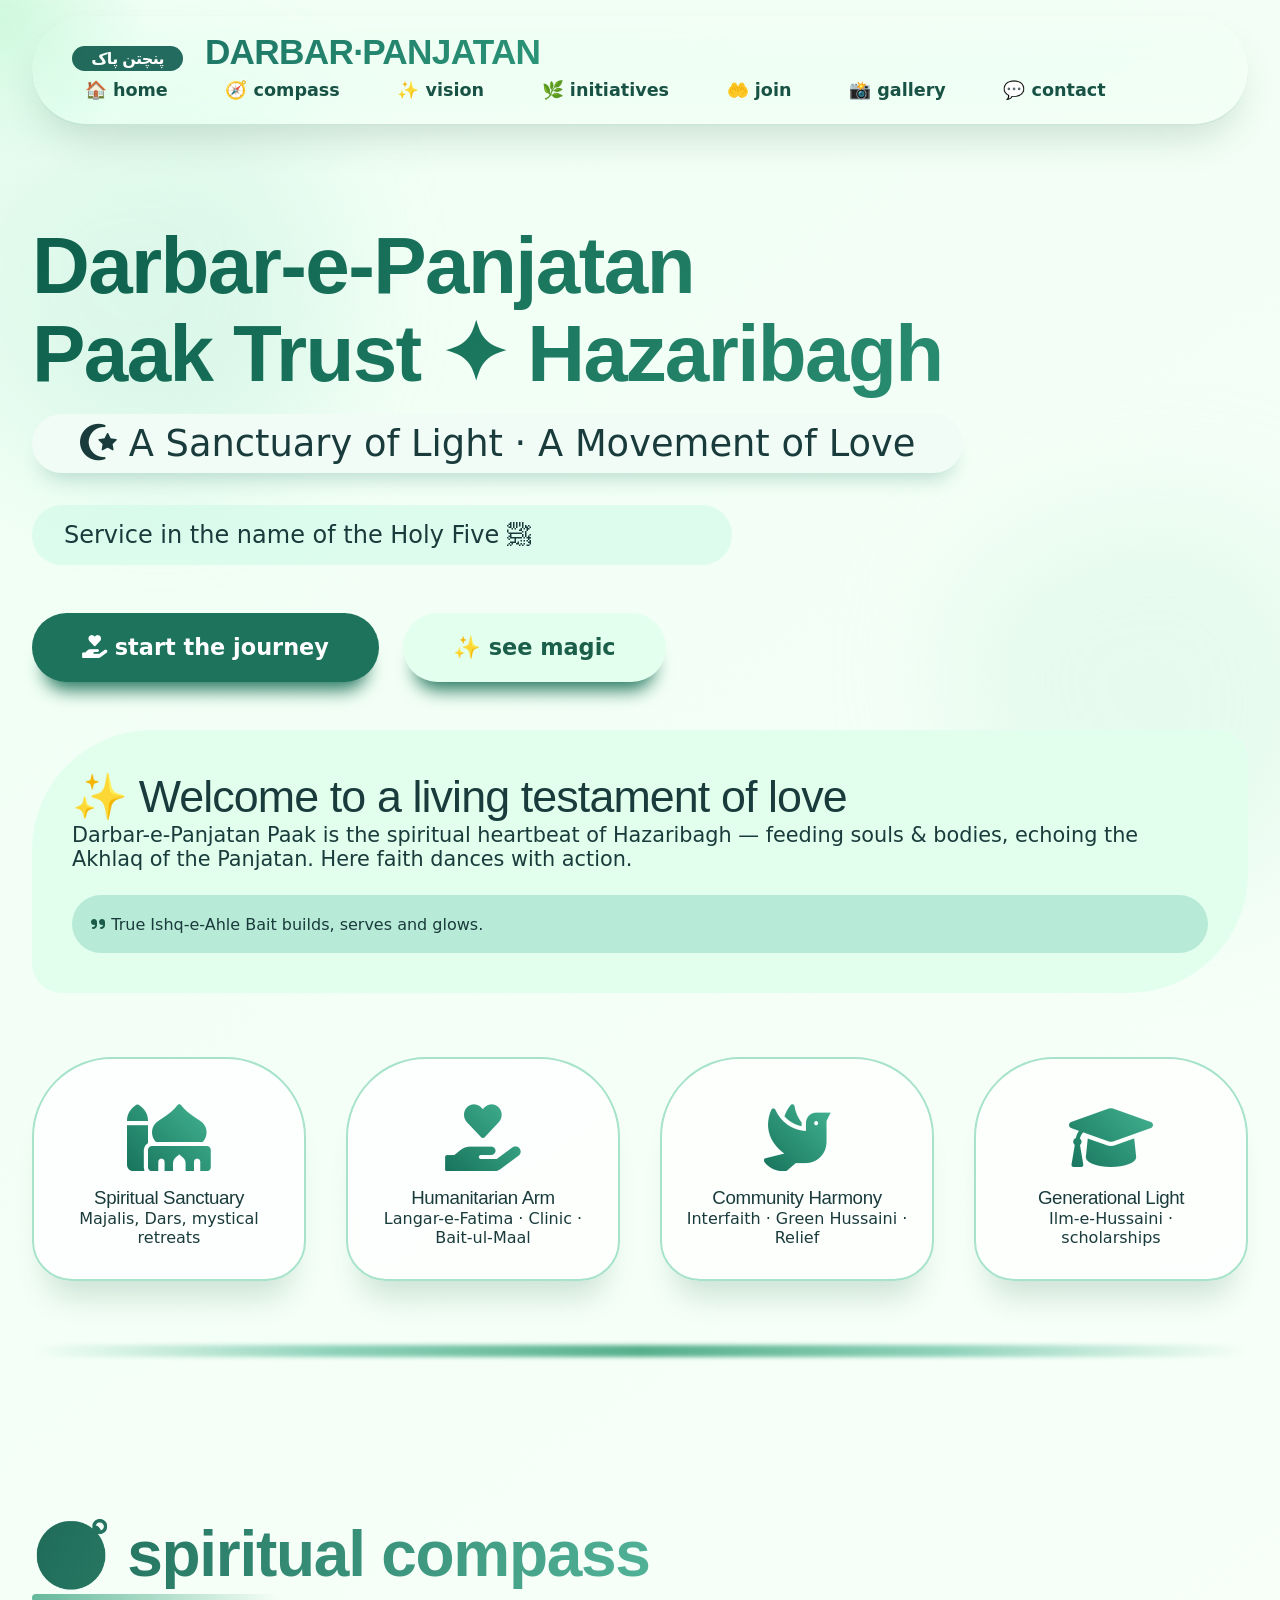
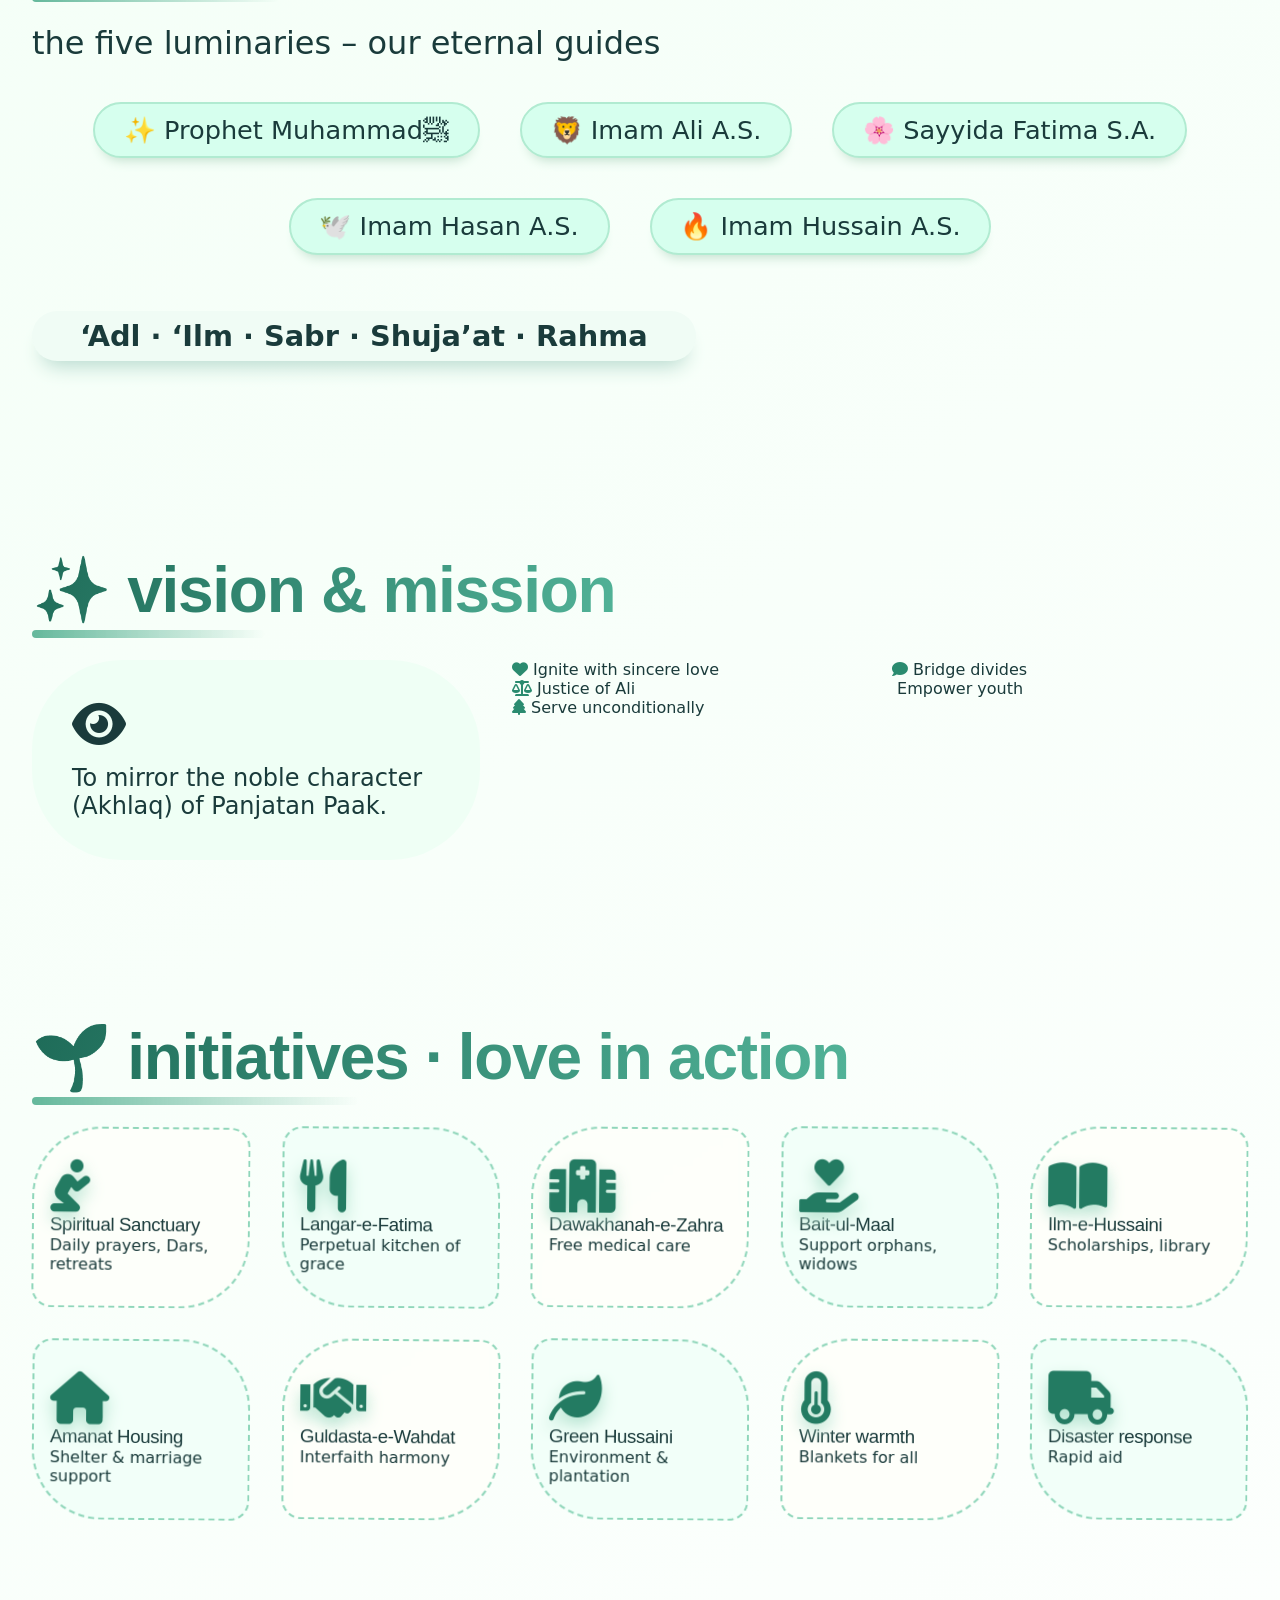
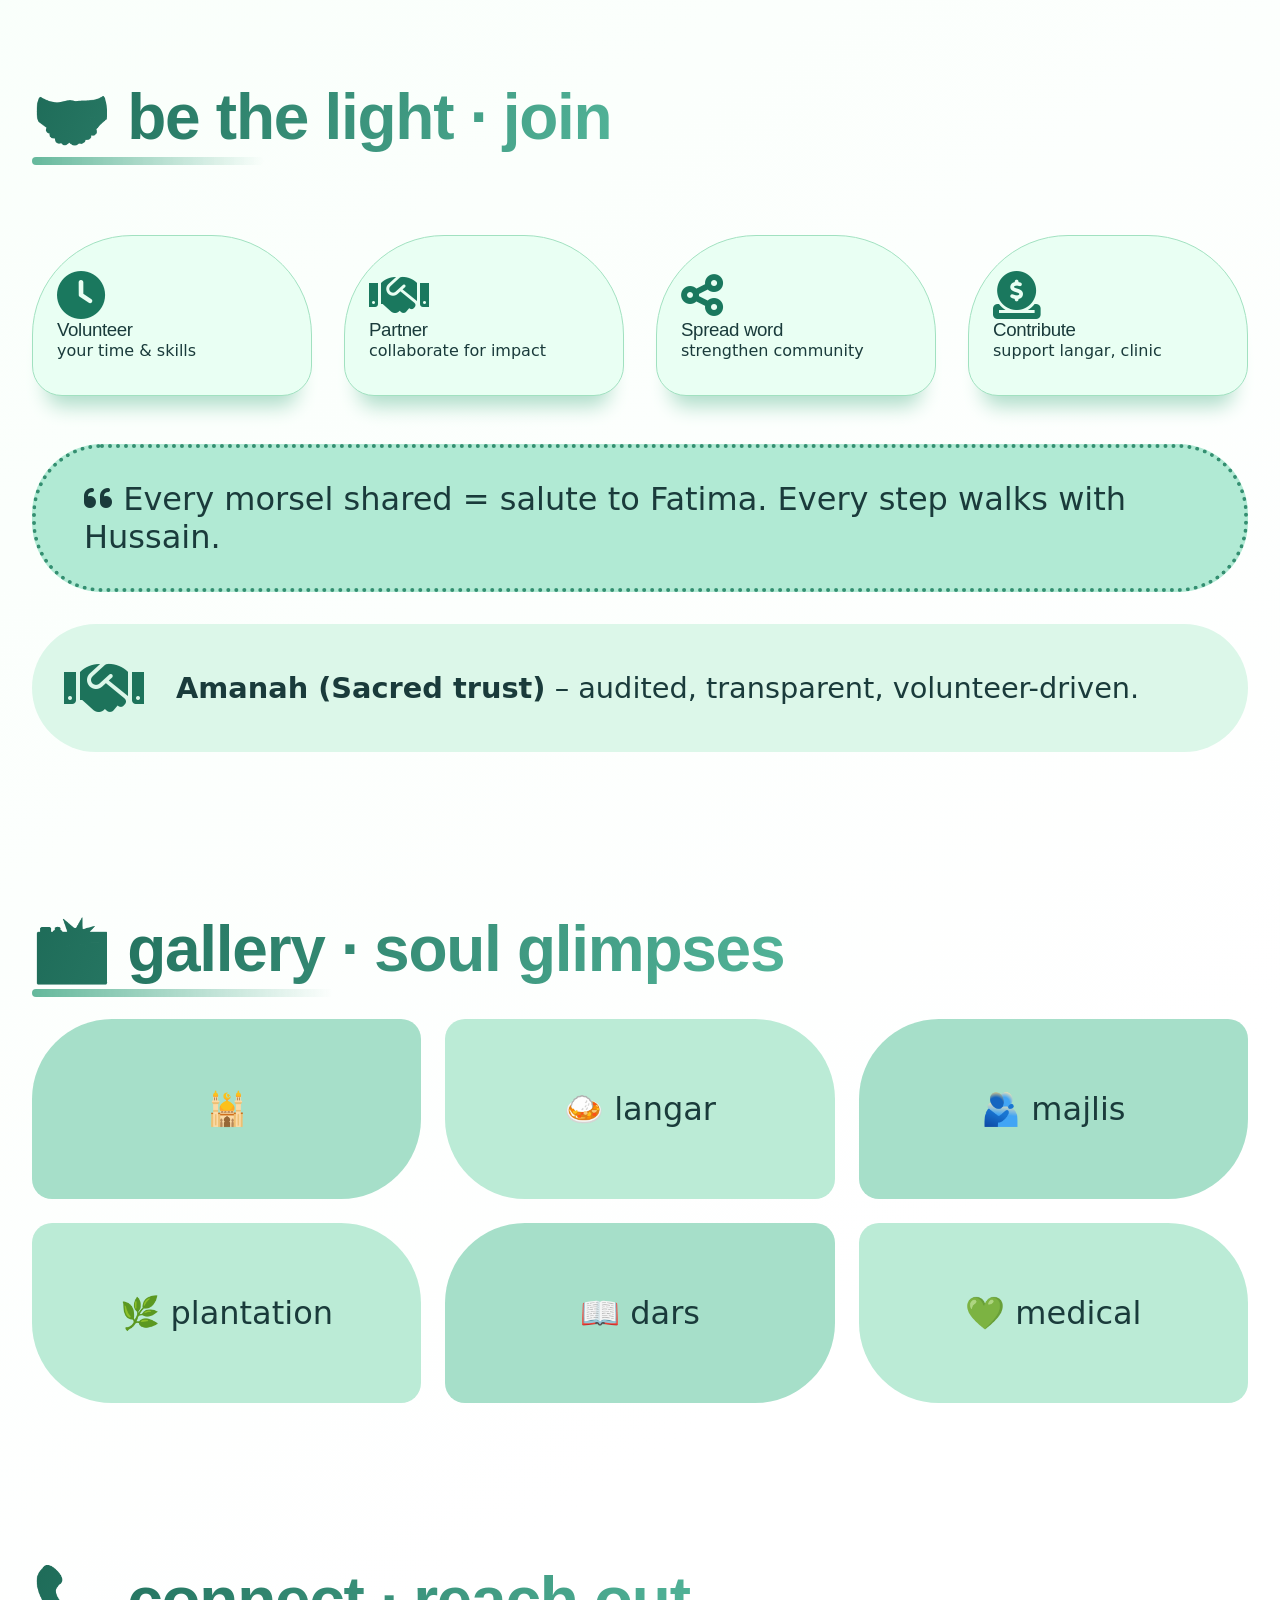
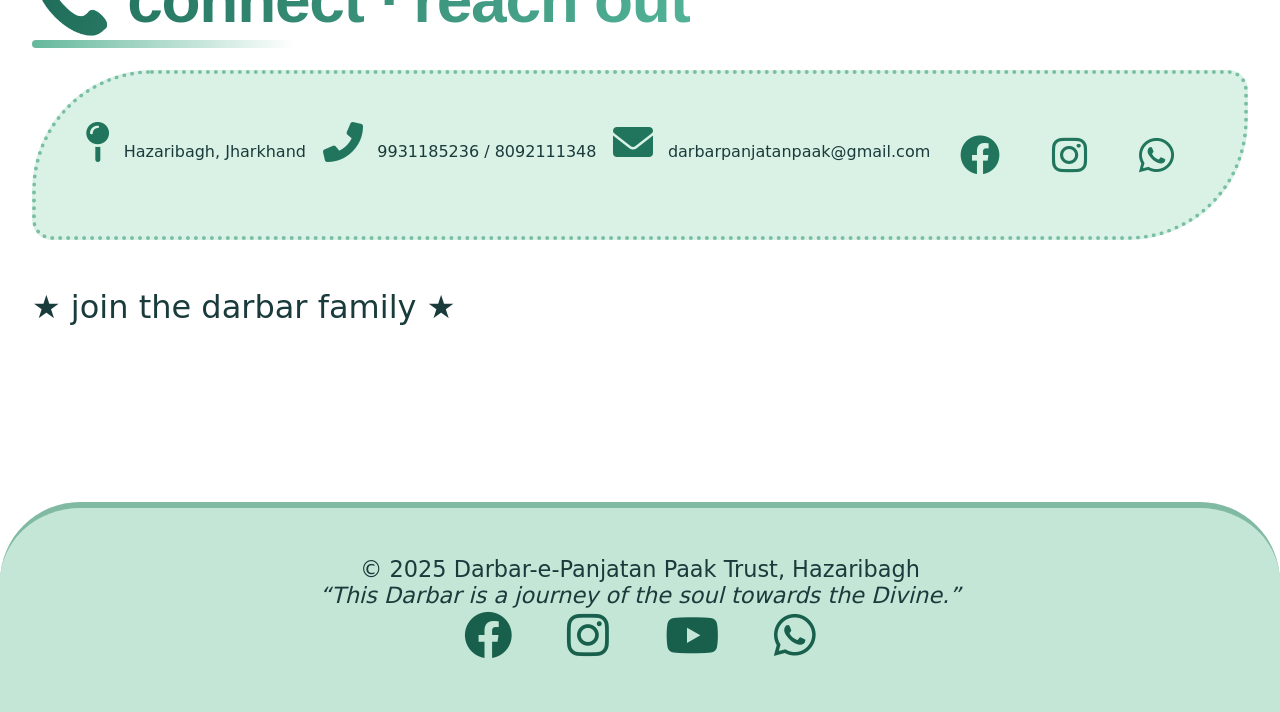
==== PANTAJAN/index.html @ 2b21f557 "Add files via upload" ====
<!DOCTYPE html>
<html lang="en">
<head>
  <meta charset="UTF-8">
  <meta name="viewport" content="width=device-width, initial-scale=1.0">
  <title>✨ Darbar-e-Panjatan Paak · creative vibe</title>
  <!-- Font Awesome 6 -->
  <link rel="stylesheet" href="https://cdnjs.cloudflare.com/ajax/libs/font-awesome/6.0.0-beta3/css/all.min.css">
  <link rel="stylesheet" href="style.css">

 </head>
<body>
  <!-- glowing cursor effect -->
  <div class="cursor-glow" id="cursorGlow"></div>

  <header>
    <div class="logo"><span>پنچتن پاک</span> DARBAR·PANJATAN</div>
    <button class="menu-toggle" id="menuToggle"><i class="fas fa-bars"></i></button>
    <nav class="nav-links" id="navLinks">
      <a href="#home">🏠 home</a>
      <a href="#compass">🧭 compass</a>
      <a href="#vision">✨ vision</a>
      <a href="#initiatives">🌿 initiatives</a>
      <a href="#join">🤲 join</a>
      <a href="#gallery">📸 gallery</a>
      <a href="#contact">💬 contact</a>
    </nav>
  </header>

  <!-- floating background blobs -->
  <div class="blob blob-1"></div>
  <div class="blob blob-2"></div>

  <!-- HOME / INTRO -->
  <section id="home">
    <div class="container">
      <h1 style="font-size:5rem; line-height:1.1; font-weight:700; background: linear-gradient(135deg, #0d5f4b, #31997b); -webkit-background-clip:text; -webkit-text-fill-color:transparent;">Darbar-e-Panjatan<br>Paak Trust ✦ Hazaribagh</h1>
      <div class="tagline-big"><i class="fas fa-star-and-crescent"></i> A Sanctuary of Light · A Movement of Love</div>
      <p style="font-size:1.5rem; max-width:700px; background: rgba(200,250,230,0.5); padding:1rem 2rem; border-radius:80px;">Service in the name of the Holy Five ﷺ</p>

      <div style="display:flex; gap:1.5rem; flex-wrap:wrap; margin:3rem 0;">
        <a href="#join" class="btn-awesome"><i class="fas fa-hand-holding-heart"></i> start the journey</a>
        <a href="#initiatives" class="btn-awesome" style="background:#e3ffee; color:#1b5f4b;">✨ see magic</a>
      </div>

      <!-- animated welcoming block -->
      <div style="background: #e2ffee; border-radius: 120px 30px 120px 30px; padding: 2.5rem; margin:3rem 0;">
        <h3 style="font-size:2.8rem;">✨ Welcome to a living testament of love</h3>
        <p style="font-size:1.3rem">Darbar-e-Panjatan Paak is the spiritual heartbeat of Hazaribagh — feeding souls & bodies, echoing the Akhlaq of the Panjatan. Here faith dances with action.</p>
        <div style="background: #b7ebd7; border-radius: 60px; padding:1.2rem; margin-top:1.5rem;">
          <i class="fas fa-quote-right" style="color:#1b5b49;"></i> True Ishq-e-Ahle Bait builds, serves and glows.
        </div>
      </div>

      <!-- pillar cards animated -->
      <div class="pillar-grid">
        <div class="pillar-card"><i class="fas fa-mosque"></i><h3>Spiritual Sanctuary</h3><p>Majalis, Dars, mystical retreats</p></div>
        <div class="pillar-card"><i class="fas fa-hand-holding-heart"></i><h3>Humanitarian Arm</h3><p>Langar-e-Fatima · Clinic · Bait-ul-Maal</p></div>
        <div class="pillar-card"><i class="fas fa-dove"></i><h3>Community Harmony</h3><p>Interfaith · Green Hussaini · Relief</p></div>
        <div class="pillar-card"><i class="fas fa-graduation-cap"></i><h3>Generational Light</h3><p>Ilm-e-Hussaini · scholarships</p></div>
      </div>
    </div>
    <div class="divider"></div>
  </section>

  <!-- COMPASS -->
  <section id="compass">
    <div class="container">
      <h2>🧭 spiritual compass</h2>
      <p style="font-size:2rem; font-weight:200;">the five luminaries – our eternal guides</p>
      <div style="display:flex; flex-wrap:wrap; gap:1.5rem; justify-content:center; margin:2rem 0;">
        <div class="value-badge" style="font-size:1.6rem;">✨ Prophet Muhammadﷺ</div>
        <div class="value-badge" style="font-size:1.6rem;">🦁 Imam Ali A.S.</div>
        <div class="value-badge" style="font-size:1.6rem;">🌸 Sayyida Fatima S.A.</div>
        <div class="value-badge" style="font-size:1.6rem;">🕊️ Imam Hasan A.S.</div>
        <div class="value-badge" style="font-size:1.6rem;">🔥 Imam Hussain A.S.</div>
      </div>
      <p class="tagline-big" style="font-size:1.8rem;"><strong>‘Adl · ‘Ilm · Sabr · Shuja’at · Rahma</strong></p>
    </div>
  </section>

  <!-- VISION & MISSION (extra animation) -->
  <section id="vision">
    <div class="container">
      <h2>✨ vision & mission</h2>
      <div style="display:flex; gap:2rem; flex-wrap:wrap;">
        <div style="flex:1; min-width:250px; background:#effff5; border-radius:90px; padding:2.5rem; animation: float 6s infinite;">
          <i class="fas fa-eye" style="font-size:3rem;"></i>
          <p style="font-size:1.5rem; margin-top:1rem;">To mirror the noble character (Akhlaq) of Panjatan Paak.</p>
        </div>
        <div style="flex:2; min-width:300px;">
          <ul style="list-style:none; columns:2; gap:1.5rem;">
            <li><i class="fas fa-heart" style="color:#2a8b6f;"></i> Ignite with sincere love</li>
            <li><i class="fas fa-balance-scale" style="color:#2a8b6f;"></i> Justice of Ali</li>
            <li><i class="fas fa-tree" style="color:#2a8b6f;"></i> Serve unconditionally</li>
            <li><i class="fas fa-comment" style="color:#2a8b6f;"></i> Bridge divides</li>
            <li><i class="fas fa-children" style="color:#2a8b6f;"></i> Empower youth</li>
          </ul>
        </div>
      </div>
    </div>
  </section>

  <!-- INITIATIVES (super creative) -->
  <section id="initiatives">
    <div class="container">
      <h2>🌱 initiatives · love in action</h2>
      <div class="initiative-grid">
        <div class="initiative-item"><i class="fas fa-pray"></i><h3>Spiritual Sanctuary</h3>Daily prayers, Dars, retreats</div>
        <div class="initiative-item"><i class="fas fa-utensils"></i><h3>Langar-e-Fatima</h3>Perpetual kitchen of grace</div>
        <div class="initiative-item"><i class="fas fa-hospital"></i><h3>Dawakhanah-e-Zahra</h3>Free medical care</div>
        <div class="initiative-item"><i class="fas fa-hand-holding-heart"></i><h3>Bait-ul-Maal</h3>Support orphans, widows</div>
        <div class="initiative-item"><i class="fas fa-book-open"></i><h3>Ilm-e-Hussaini</h3>Scholarships, library</div>
        <div class="initiative-item"><i class="fas fa-home"></i><h3>Amanat Housing</h3>Shelter & marriage support</div>
        <div class="initiative-item"><i class="fas fa-handshake"></i><h3>Guldasta-e-Wahdat</h3>Interfaith harmony</div>
        <div class="initiative-item"><i class="fas fa-leaf"></i><h3>Green Hussaini</h3>Environment & plantation</div>
        <div class="initiative-item"><i class="fas fa-thermometer-half"></i><h3>Winter warmth</h3>Blankets for all</div>
        <div class="initiative-item"><i class="fas fa-truck"></i><h3>Disaster response</h3>Rapid aid</div>
      </div>
    </div>
  </section>

  <!-- GOVERNANCE + JOIN blended -->
  <section id="join">
    <div class="container">
      <h2>🤝 be the light · join</h2>
      <div class="join-cards">
        <div class="join-card"><i class="fas fa-clock"></i><h3>Volunteer</h3> your time & skills</div>
        <div class="join-card"><i class="fas fa-handshake"></i><h3>Partner</h3> collaborate for impact</div>
        <div class="join-card"><i class="fas fa-share-alt"></i><h3>Spread word</h3> strengthen community</div>
        <div class="join-card"><i class="fas fa-donate"></i><h3>Contribute</h3> support langar, clinic</div>
      </div>
      <div style="background: #b1ead4; border-radius: 70px 70px 70px 70px; padding:2rem 3rem; margin:2rem 0; border:4px dotted #348f71;">
        <p style="font-size:2rem;"><i class="fas fa-quote-left"></i> Every morsel shared = salute to Fatima. Every step walks with Hussain.</p>
      </div>
      <!-- governance teaser -->
      <div style="background:#dcf7e9; border-radius:80px; padding:2rem; display:flex; gap:2rem; flex-wrap:wrap; align-items:center;">
        <i class="fas fa-handshake" style="font-size:4rem; color:#1d735b;"></i>
        <span style="font-size:1.8rem;"> <strong>Amanah (Sacred trust)</strong> – audited, transparent, volunteer-driven.</span>
      </div>
    </div>
  </section>

  <!-- GALLERY fun mock -->
  <section id="gallery">
    <div class="container">
      <h2>📸 gallery · soul glimpses</h2>
      <div style="display:grid; grid-template-columns:repeat(3,1fr); gap:1.5rem;">
        <div style="background:#a6dfc9; border-radius: 80px 20px 80px 20px; height:180px; display:flex; align-items:center; justify-content:center; font-size:2rem;">🕌</div>
        <div style="background:#bbebd6; border-radius: 20px 80px 20px 80px; height:180px; display:flex; align-items:center; justify-content:center; font-size:2rem;">🍛 langar</div>
        <div style="background:#a6dfc9; border-radius: 80px 20px 80px 20px; height:180px; display:flex; align-items:center; justify-content:center; font-size:2rem;">🫂 majlis</div>
        <div style="background:#bbebd6; border-radius: 20px 80px 20px 80px; height:180px; display:flex; align-items:center; justify-content:center; font-size:2rem;">🌿 plantation</div>
        <div style="background:#a6dfc9; border-radius: 80px 20px 80px 20px; height:180px; display:flex; align-items:center; justify-content:center; font-size:2rem;">📖 dars</div>
        <div style="background:#bbebd6; border-radius: 20px 80px 20px 80px; height:180px; display:flex; align-items:center; justify-content:center; font-size:2rem;">💚 medical</div>
      </div>
    </div>
  </section>

  <!-- CONTACT wild -->
  <section id="contact">
    <div class="container">
      <h2>📞 connect · reach out</h2>
      <div class="contact-fun">
        <div><i class="fas fa-map-pin"></i> Hazaribagh, Jharkhand</div>
        <div><i class="fas fa-phone-alt"></i> 9931185236 / 8092111348</div>
        <div><i class="fas fa-envelope"></i> darbarpanjatanpaak@gmail.com</div>
        <!-- <div><i class="fab fa-whatsapp"></i> <a href="https://chat.whatsapp.com/Htuy0XQ5I2W1PcHGfuSYS7">WhatsApp community</a></div> -->
        <!-- <div><i class="fab fa-facebook"></i> <a href="https://www.facebook.com/darbarepanjatanpaak/"></a> / <i class="fab fa-instagram"></i></div> -->
         <a href="https://www.facebook.com/darbarepanjatanpaak/"target="_blank"><i class="fab fa-facebook"></i></a>
      <a href="https://www.instagram.com/darbare_panjatan_paak/"target="_blank"><i class="fab fa-instagram"></i></a>
      <a href="https://chat.whatsapp.com/Htuy0XQ5I2W1PcHGfuSYS7"target="_blank"><i class="fab fa-whatsapp"></i></a>
      </div>
      <p style="margin:3rem 0; font-size:2rem;">★ join the darbar family ★</p>
    </div>
  </section>

  <footer class="footer">
    <p>© 2025 Darbar-e-Panjatan Paak Trust, Hazaribagh</p>
    <p><i>“This Darbar is a journey of the soul towards the Divine.”</i></p>
    <div class="social-links">
      <a href="https://www.facebook.com/darbarepanjatanpaak/"target="_blank"><i class="fab fa-facebook"></i></a>
      <a href="https://www.instagram.com/darbare_panjatan_paak/"target="_blank"><i class="fab fa-instagram"></i></a>
      <a href="https://www.youtube.com/@darbar-e-panjatanpaak3209"target="_blank"><i class="fab fa-youtube"></i></a>
      <a href="https://chat.whatsapp.com/Htuy0XQ5I2W1PcHGfuSYS7"target="_blank"><i class="fab fa-whatsapp"></i></a>
    </div>
  </footer>
  <script src="main.js"></script>
  </body>
  </html>
---- PANTAJAN/style.css ----
* {
      margin: 0;
      padding: 0;
      box-sizing: border-box;
      font-family: 'Poppins', 'Segoe UI', system-ui, sans-serif;
    }

    body {
      background: linear-gradient(145deg, #f0fff4 0%, #ffffff 80%);
      color: #1a3b3b;
      overflow-x: hidden;
      scroll-behavior: smooth;
    }

    /* ===== CUSTOM FONT IMPORT (optional) ===== */
    @import url('https://fonts.googleapis.com/css2?family=Space+Grotesk:wght@300;500;700&display=swap');

    h1, h2, h3, .logo {
      font-family: 'Space Grotesk', sans-serif;
      font-weight: 500;
      letter-spacing: -0.02em;
    }

    /* ----- FLOATING ANIMATIONS ----- */
    @keyframes float {
      0% { transform: translateY(0px) rotate(0deg); }
      50% { transform: translateY(-15px) rotate(1deg); }
      100% { transform: translateY(0px) rotate(0deg); }
    }

    @keyframes pulseGlow {
      0% { box-shadow: 0 0 0 0 rgba(80, 180, 140, 0.4); }
      70% { box-shadow: 0 0 0 20px rgba(80, 180, 140, 0); }
      100% { box-shadow: 0 0 0 0 rgba(80, 180, 140, 0); }
    }

    @keyframes shimmer {
      0% { background-position: -200% 0; }
      100% { background-position: 200% 0; }
    }

    @keyframes sway {
      0% { transform: rotate(-1deg); }
      50% { transform: rotate(2deg); }
      100% { transform: rotate(-1deg); }
    }

    @keyframes softBlink {
      0%,100% { opacity: 1; }
      50% { opacity: 0.6; }
    }

    /* ===== CURSOR GLOW (extra) ===== */
    .cursor-glow {
      pointer-events: none;
      position: fixed;
      width: 300px;
      height: 300px;
      background: radial-gradient(circle, rgba(170, 240, 200, 0.4) 0%, transparent 70%);
      border-radius: 50%;
      transform: translate(-50%, -50%);
      z-index: 9999;
      mix-blend-mode: multiply;
      transition: 0.02s;
    }

    /* ----- HEADER (glass-morphism) ----- */
    header {
      background: rgba(255, 255, 255, 0.3);
      backdrop-filter: blur(16px) saturate(180%);
      -webkit-backdrop-filter: blur(16px);
      border-bottom: 2px solid rgba(100, 160, 130, 0.25);
      padding: 1rem 2.5rem;
      display: flex;
      align-items: center;
      justify-content: space-between;
      flex-wrap: wrap;
      position: sticky;
      top: 1rem;
      z-index: 100;
      margin: 1rem 2rem;
      border-radius: 120px;
      box-shadow: 0 20px 40px -12px rgba(30, 80, 60, 0.2);
      animation: float 6s infinite ease-in-out;
    }

    .logo {
      font-size: 2.2rem;
      background: linear-gradient(135deg, #196b5e, #2b9477);
      -webkit-background-clip: text;
      -webkit-text-fill-color: transparent;
      background-clip: text;
      font-weight: 700;
    }
    .logo span {
      font-size: 1rem;
      background: #236b5e;
      color: white;
      padding: 0.2rem 1.2rem;
      border-radius: 60px;
      margin-right: 0.8rem;
      -webkit-text-fill-color: white;
      background-clip: unset;
      display: inline-block;
      animation: pulseGlow 3s infinite;
    }

    .nav-links {
      display: flex;
      gap: 2rem;
    }
    .nav-links a {
      text-decoration: none;
      color: #185244;
      font-weight: 600;
      font-size: 1.1rem;
      padding: 0.5rem 0.8rem;
      border-radius: 40px;
      transition: 0.3s;
      background: transparent;
    }
    .nav-links a:hover {
      background: #d2f0e0;
      transform: scale(1.1) rotate(-1deg);
      box-shadow: 0 10px 15px -8px #3b8a70;
    }

    .menu-toggle {
      display: none;
      background: white;
      border: none;
      font-size: 2rem;
      color: #185244;
    }

    /* ===== SECTIONS ===== */
    section {
      padding: 5rem 2rem;
      position: relative;
    }

    .container {
      max-width: 1300px;
      margin: 0 auto;
      position: relative;
    }

    /* floating blobs (background) */
    .blob {
      position: absolute;
      width: 400px;
      height: 400px;
      background: linear-gradient(145deg, #bff0d9, #9fe3cf);
      border-radius: 62% 38% 42% 58% / 37% 53% 47% 63%;
      filter: blur(60px);
      opacity: 0.3;
      z-index: -1;
      animation: float 14s infinite alternate, sway 12s infinite;
    }

    .blob-1 { top: 10%; left: -5%; }
    .blob-2 { bottom: 0%; right: -5%; background: #c7f0da; }

    h2 {
      font-size: 4rem;
      font-weight: 600;
      background: linear-gradient(115deg, #1e6b58, #52b398);
      -webkit-background-clip: text;
      -webkit-text-fill-color: transparent;
      margin-bottom: 2rem;
      position: relative;
      display: inline-block;
    }
    h2::after {
      content: '';
      position: absolute;
      left: 0;
      bottom: -10px;
      width: 40%;
      height: 8px;
      background: linear-gradient(90deg, #64b89b, transparent);
      border-radius: 40px;
      animation: sway 3s infinite;
    }

    .tagline-big {
      font-size: 2.3rem;
      font-weight: 300;
      background: #f0fcf5;
      display: inline-block;
      padding: 0.5rem 3rem;
      border-radius: 120px;
      box-shadow: 0 15px 20px -10px #b7dace;
      margin: 1rem 0 2rem;
      /* transform: rotate(-0.5deg); */
    }

    /* card styles with wild animations */
    .pillar-grid {
      display: grid;
      grid-template-columns: repeat(auto-fit, minmax(240px, 1fr));
      gap: 2.5rem;
      margin: 4rem 0;
    }
    .pillar-card {
      background: rgba(255,255,255,0.75);
      backdrop-filter: blur(8px);
      border: 2px solid #a7e2cb;
      border-radius: 80px 80px 40px 40px;
      padding: 2.8rem 1.5rem 2rem;
      text-align: center;
      transition: all 0.4s cubic-bezier(0.175, 0.885, 0.32, 1.275);
      animation: float 7s infinite ease-in-out;
      box-shadow: 0 30px 30px -15px rgba(45, 110, 80, 0.2);
      transform-origin: center;
    }
    .pillar-card:nth-child(2) { animation-delay: 0.3s; }
    .pillar-card:nth-child(3) { animation-delay: 0.7s; }
    .pillar-card:nth-child(4) { animation-delay: 0.2s; }

    .pillar-card:hover {
      transform: scale(1.05) rotate(1.2deg);
      background: white;
      border-color: #52b58b;
      box-shadow: 0 40px 45px -10px #338573;
    }
    .pillar-card i {
      font-size: 4.2rem;
      background: linear-gradient(45deg, #17745c, #43b391);
      -webkit-background-clip: text;
      -webkit-text-fill-color: transparent;
      margin-bottom: 1rem;
    }

    /* initiative cards — super playful */
    .initiative-grid {
      display: grid;
      grid-template-columns: repeat(auto-fit, minmax(200px, 1fr));
      gap: 2rem;
    }
    .initiative-item {
      background: rgba(255,255,250,0.7);
      backdrop-filter: blur(5px);
      border-radius: 70px 20px 70px 20px;
      padding: 2rem 1rem;
      border: 2px dashed #8fd6ba;
      transition: 0.3s;
      animation: sway 8s infinite;
      transform: rotate(0.5deg);
    }
    .initiative-item:nth-child(even) {
      border-radius: 20px 70px 20px 70px;
      background: #f2fff9;
    }
    .initiative-item:hover {
      background: #ffffff;
      transform: scale(1.02) rotate(-1deg) translateY(-8px);
      border: 2px solid #51b389;
      box-shadow: 0 35px 25px -15px #97d2bb;
    }
    .initiative-item i {
      font-size: 3.3rem;
      color: #237b62;
      filter: drop-shadow(0 8px 8px #b5e3d0);
      animation: softBlink 3s infinite;
    }

    /* floating labels */
    .value-badge {
      background: #d6ffee;
      padding: 0.7rem 1.8rem;
      border-radius: 200px;
      font-size: 1.3rem;
      margin: 0.5rem;
      display: inline-block;
      border: 2px solid #b1ebd1;
      transition: 0.2s;
      box-shadow: 0 10px 12px -8px #bfdecb;
    }
    .value-badge:hover {
      background: #1d735b;
      color: white;
      transform: rotate(2deg) scale(1.1);
      border-color: white;
    }

    /* join section special */
    .join-cards {
      display: flex;
      flex-wrap: wrap;
      gap: 2rem;
      margin: 3rem 0;
    }
    .join-card {
      flex: 1 1 180px;
      background: #e9fff3;
      border-radius: 100px 100px 30px 30px;
      padding: 2.2rem 1.5rem;
      box-shadow: 0 25px 20px -15px #aeddc9;
      border: 1px solid #a1e1c0;
      transition: all 0.3s;
      animation: float 5s infinite;
    }
    .join-card:nth-child(2) { animation-delay: 0.4s; }
    .join-card:nth-child(3) { animation-delay: 0.8s; }
    .join-card:hover {
      background: #ffffff;
      border-radius: 40px 100px 40px 100px;
      transform: scale(1.05);
    }
    .join-card i { font-size: 3rem; color: #1a785e; }

    /* contact row with animated icons */
    .contact-fun {
      display: flex;
      flex-wrap: wrap;
      background: #daf2e6;
      border-radius: 120px 20px 120px 20px;
      padding: 3rem;
      justify-content: space-between;
      transition: 0.3s;
      border: 4px dotted #7abfa5;
    }
    .contact-fun:hover {
      background: #e2ffee;
      border-radius: 20px 120px 20px 120px;
    }
    .contact-fun a, .contact-fun p {
      font-size: 1.4rem;
      color: #135a49;
      margin: 0.8rem;
    }
    .contact-fun i {
      font-size: 2.5rem;
      margin-right: 0.6rem;
      color: #20755c;
      animation: sway 2s infinite;
    }

    .footer {
      background: #c3e6d7;
      padding: 3rem 2rem;
      border-radius: 80px 80px 0 0;
      text-align: center;
      font-size: 1.4rem;
      border-top: 6px solid #81baa3;
      margin-top: 3rem;
    }
    .social-links a {
      font-size: 3rem;
      color: #185f4c;
      margin: 0 1.5rem;
      display: inline-block;
      transition: 0.2s;
      animation: float 4s infinite;
    }
    .social-links a:nth-child(2) { animation-delay: 0.2s; }
    .social-links a:nth-child(3) { animation-delay: 0.5s; }
    .social-links a:hover {
      transform: scale(1.3) rotate(5deg);
      color: #0d352b;
    }

    /* responsive */
    @media (max-width: 800px) {
      header { margin: 0.5rem; }
      .nav-links { display: none; }
      .menu-toggle { display: block; }
      h2 { font-size: 2.8rem; }
    }

    /* extra creative divider */
    .divider {
      width: 100%;
      height: 12px;
      background: linear-gradient(90deg, transparent, #8ed2ba, #56af8c, #8ed2ba, transparent);
      filter: blur(2px);
    }

    /* button madness */
    .btn-awesome {
      background: #1d735b;
      color: white;
      padding: 1.2rem 3rem;
      border-radius: 200px;
      font-weight: 600;
      font-size: 1.4rem;
      border: none;
      box-shadow: 0 20px 18px -12px #297a62;
      transition: all 0.25s;
      display: inline-block;
      text-decoration: none;
      border: 2px solid transparent;
    }
    .btn-awesome:hover {
      background: #ffffff;
      color: #1d735b;
      border-color: #1d735b;
      transform: rotate(-1deg) scale(1.07);
      box-shadow: 0 30px 30px -10px #4dab89;
      cursor: pointer;
    }
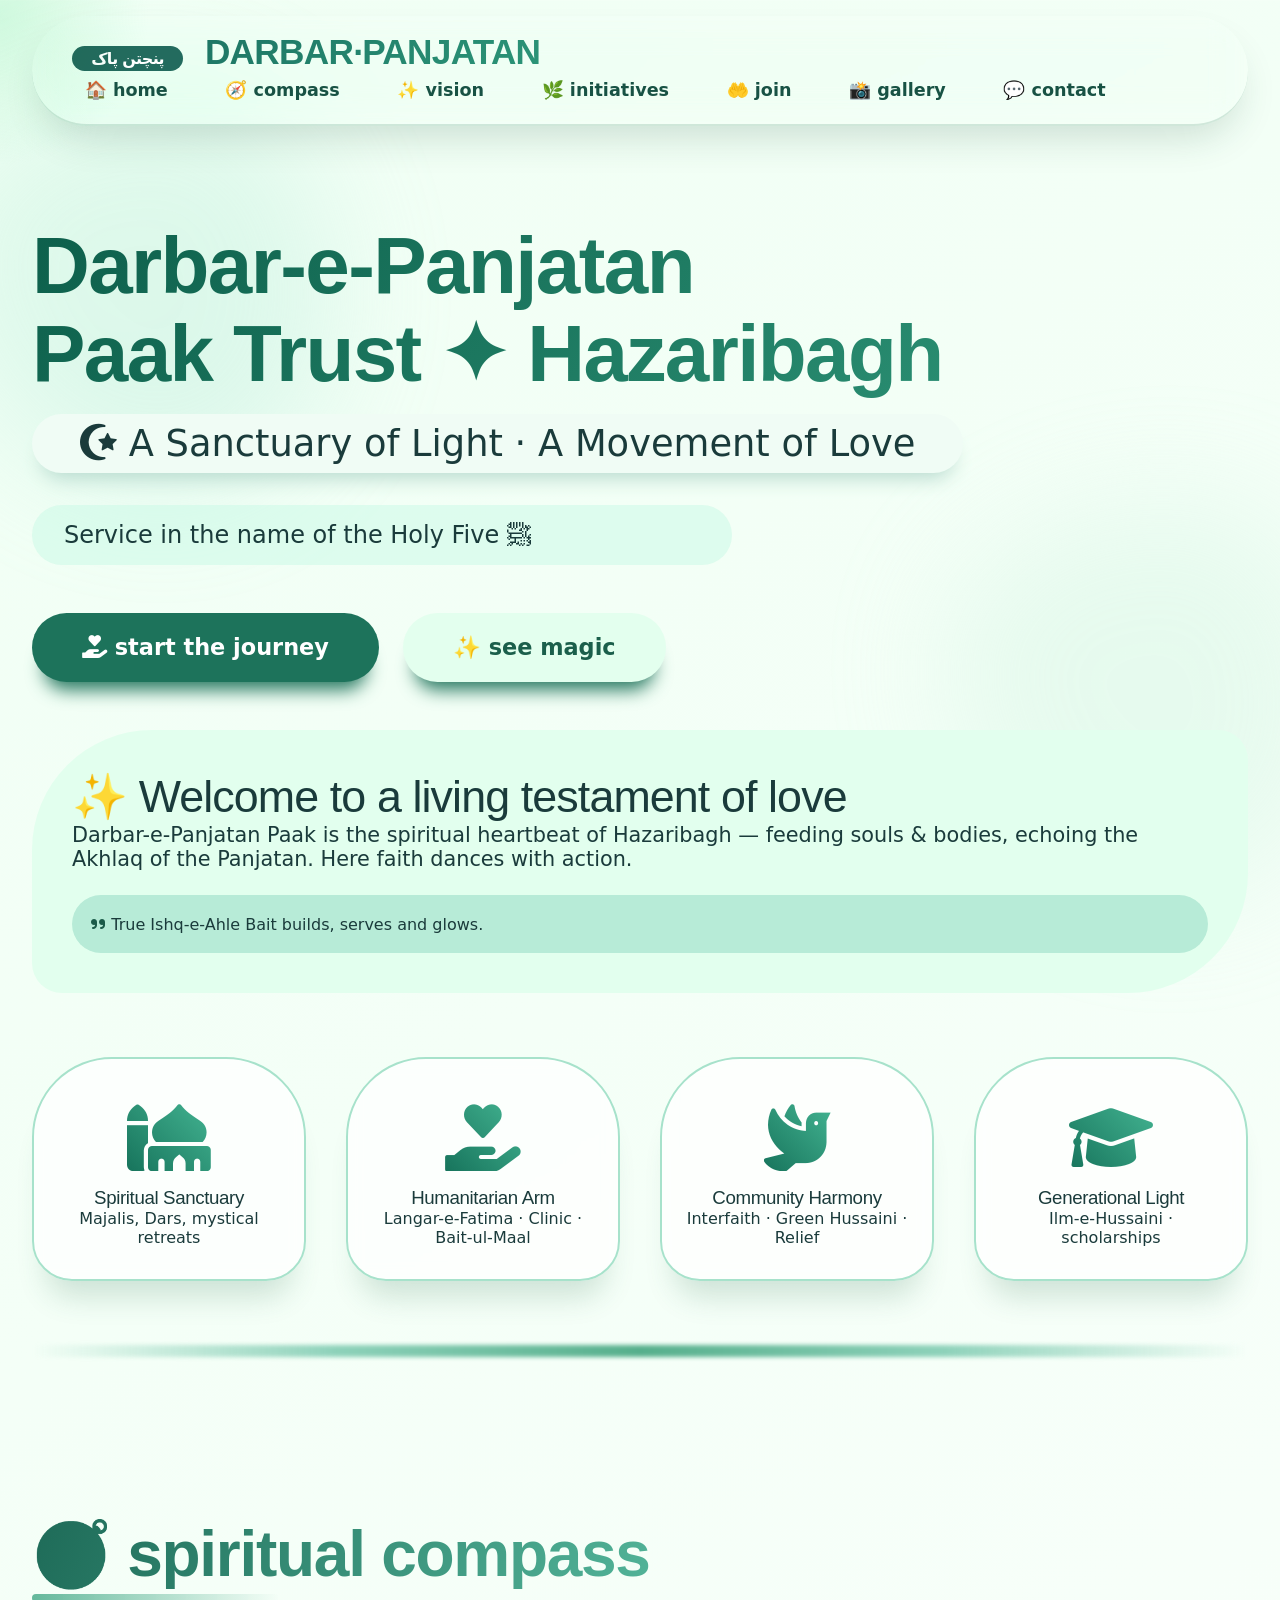
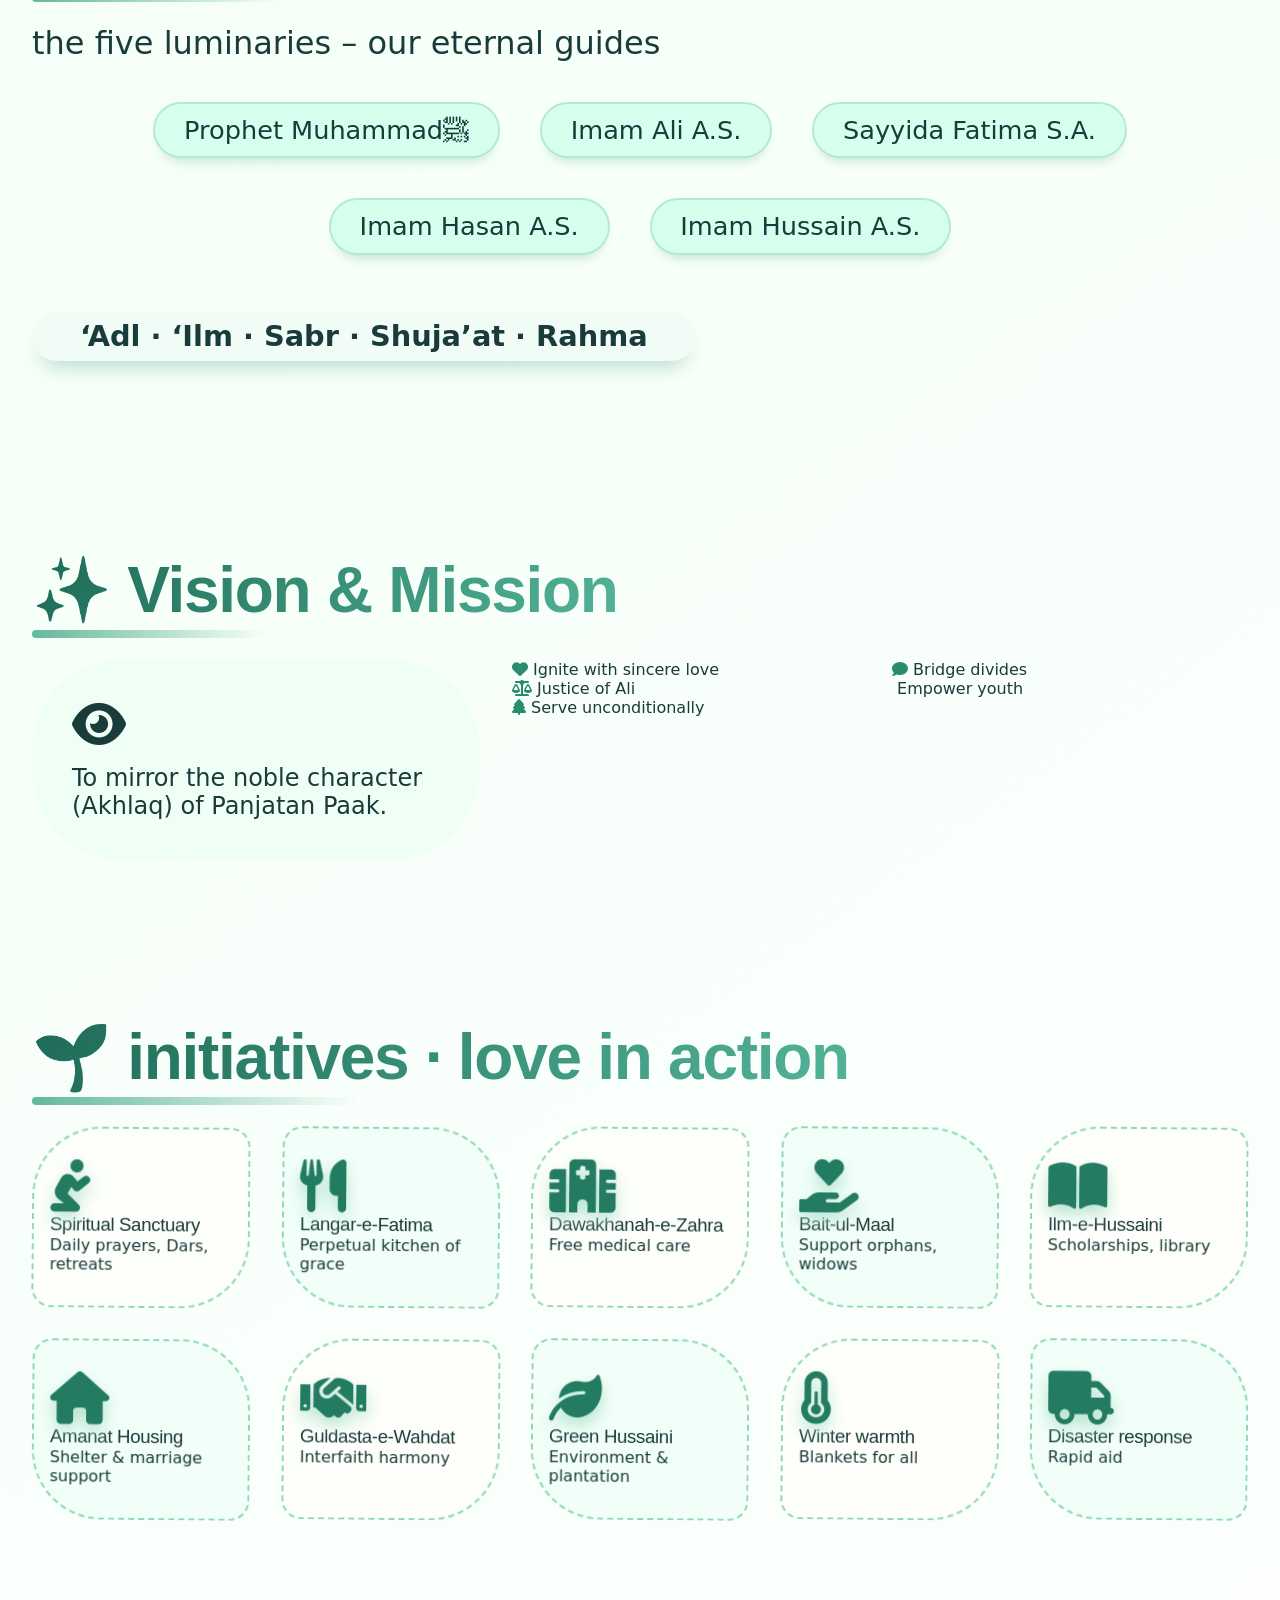
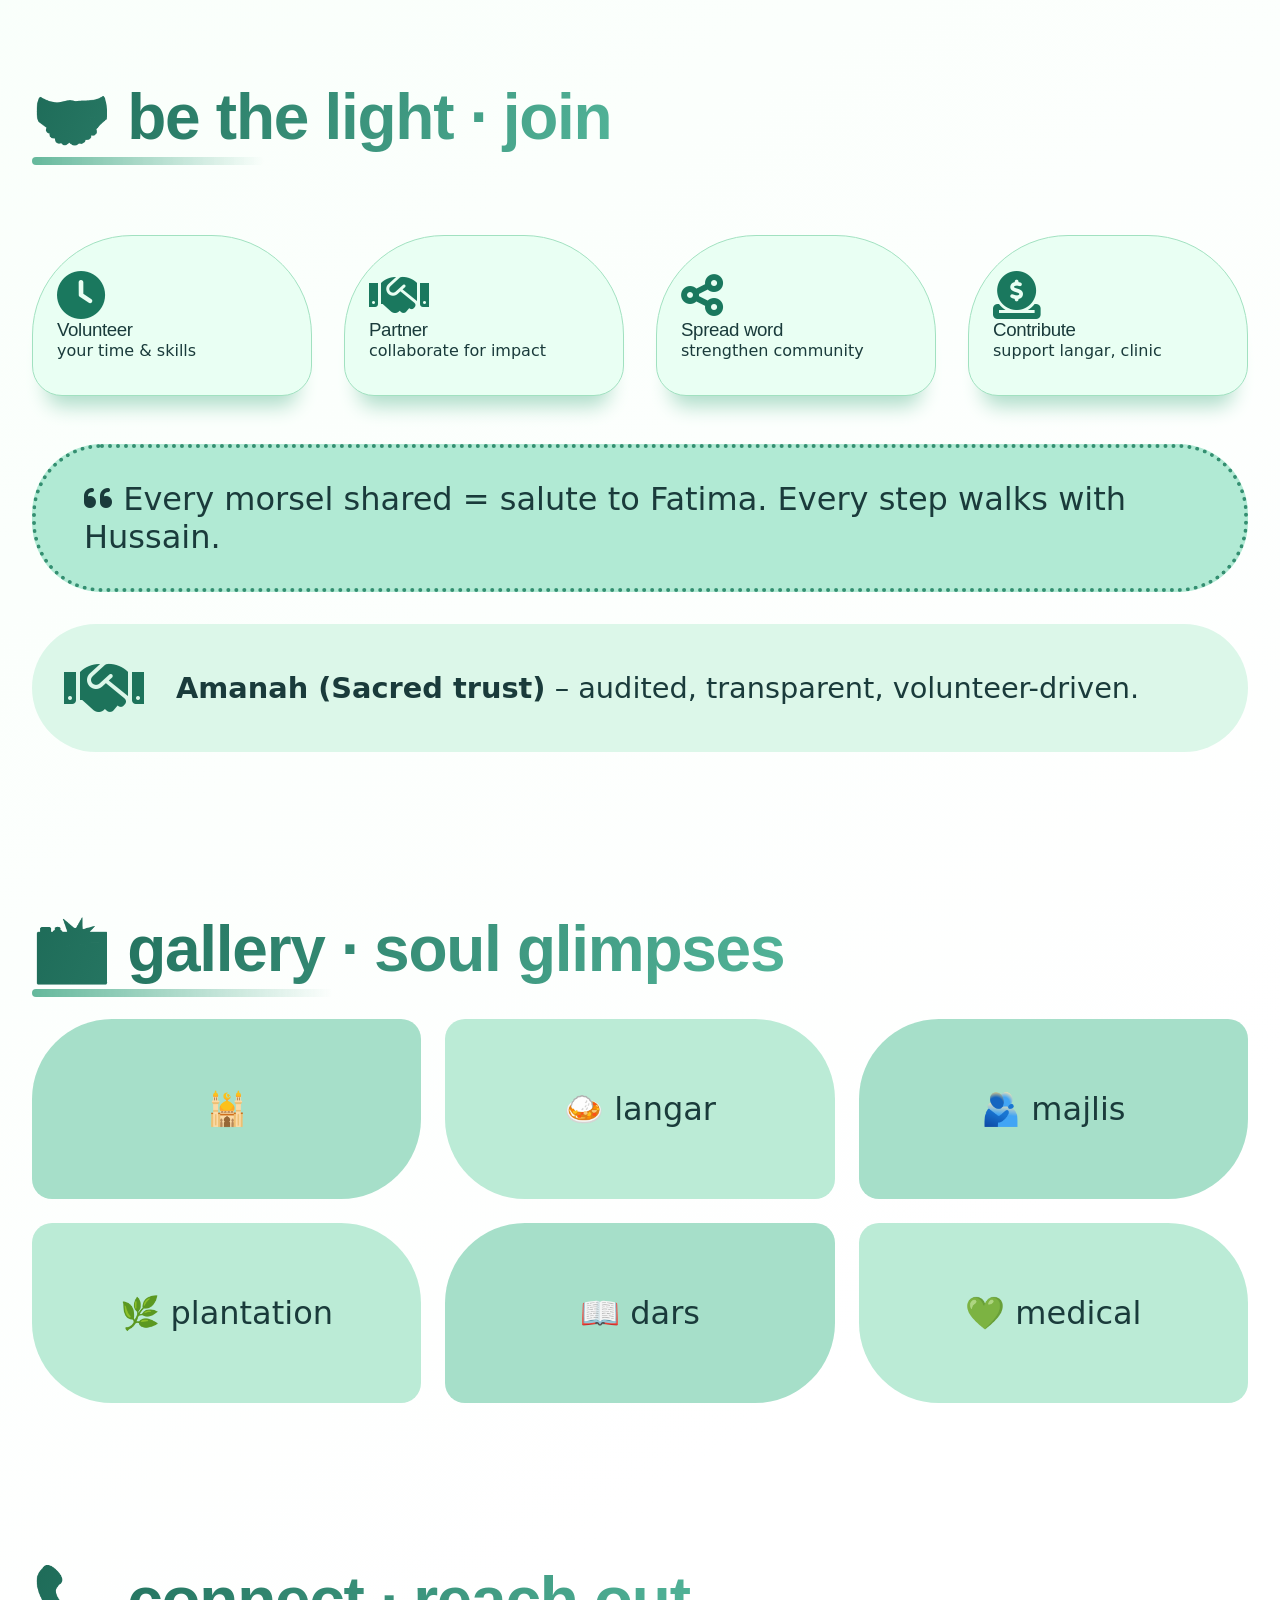
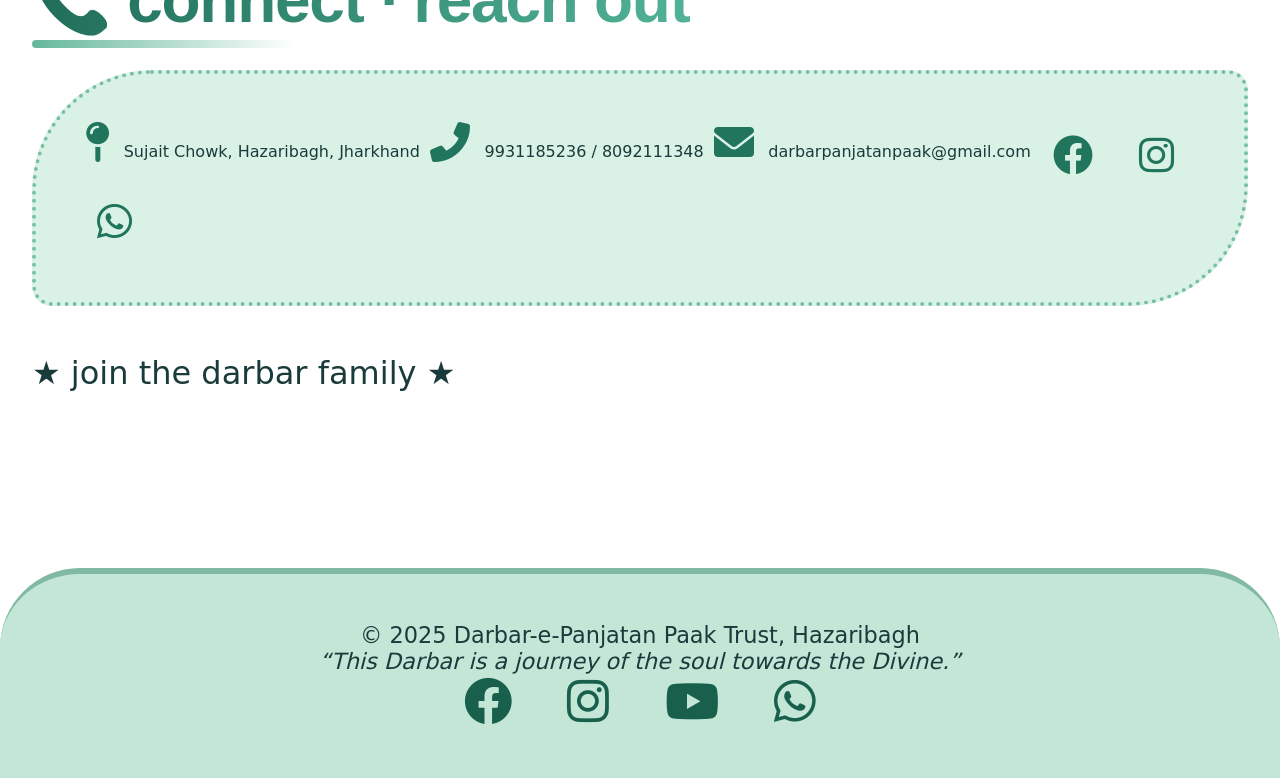
==== commit 1c1a000a: "Update index.html" ====
--- a/PANTAJAN/index.html
+++ b/PANTAJAN/index.html
@@ -3,7 +3,7 @@
 <head>
   <meta charset="UTF-8">
   <meta name="viewport" content="width=device-width, initial-scale=1.0">
-  <title>✨ Darbar-e-Panjatan Paak · creative vibe</title>
+  <title> Darbar-e-Panjatan Paak · creative vibe</title>
   <!-- Font Awesome 6 -->
   <link rel="stylesheet" href="https://cdnjs.cloudflare.com/ajax/libs/font-awesome/6.0.0-beta3/css/all.min.css">
   <link rel="stylesheet" href="style.css">
@@ -69,11 +69,11 @@
       <h2>🧭 spiritual compass</h2>
       <p style="font-size:2rem; font-weight:200;">the five luminaries – our eternal guides</p>
       <div style="display:flex; flex-wrap:wrap; gap:1.5rem; justify-content:center; margin:2rem 0;">
-        <div class="value-badge" style="font-size:1.6rem;">✨ Prophet Muhammadﷺ</div>
-        <div class="value-badge" style="font-size:1.6rem;">🦁 Imam Ali A.S.</div>
-        <div class="value-badge" style="font-size:1.6rem;">🌸 Sayyida Fatima S.A.</div>
-        <div class="value-badge" style="font-size:1.6rem;">🕊️ Imam Hasan A.S.</div>
-        <div class="value-badge" style="font-size:1.6rem;">🔥 Imam Hussain A.S.</div>
+        <div class="value-badge" style="font-size:1.6rem;"> Prophet Muhammadﷺ</div>
+        <div class="value-badge" style="font-size:1.6rem;"> Imam Ali A.S.</div>
+        <div class="value-badge" style="font-size:1.6rem;"> Sayyida Fatima S.A.</div>
+        <div class="value-badge" style="font-size:1.6rem;"> Imam Hasan A.S.</div>
+        <div class="value-badge" style="font-size:1.6rem;"> Imam Hussain A.S.</div>
       </div>
       <p class="tagline-big" style="font-size:1.8rem;"><strong>‘Adl · ‘Ilm · Sabr · Shuja’at · Rahma</strong></p>
     </div>
@@ -82,7 +82,7 @@
   <!-- VISION & MISSION (extra animation) -->
   <section id="vision">
     <div class="container">
-      <h2>✨ vision & mission</h2>
+      <h2>✨ Vision & Mission</h2>
       <div style="display:flex; gap:2rem; flex-wrap:wrap;">
         <div style="flex:1; min-width:250px; background:#effff5; border-radius:90px; padding:2.5rem; animation: float 6s infinite;">
           <i class="fas fa-eye" style="font-size:3rem;"></i>
@@ -161,7 +161,7 @@
     <div class="container">
       <h2>📞 connect · reach out</h2>
       <div class="contact-fun">
-        <div><i class="fas fa-map-pin"></i> Hazaribagh, Jharkhand</div>
+        <div><i class="fas fa-map-pin"></i> Sujait Chowk, Hazaribagh, Jharkhand</div>
         <div><i class="fas fa-phone-alt"></i> 9931185236 / 8092111348</div>
         <div><i class="fas fa-envelope"></i> darbarpanjatanpaak@gmail.com</div>
         <!-- <div><i class="fab fa-whatsapp"></i> <a href="https://chat.whatsapp.com/Htuy0XQ5I2W1PcHGfuSYS7">WhatsApp community</a></div> -->
